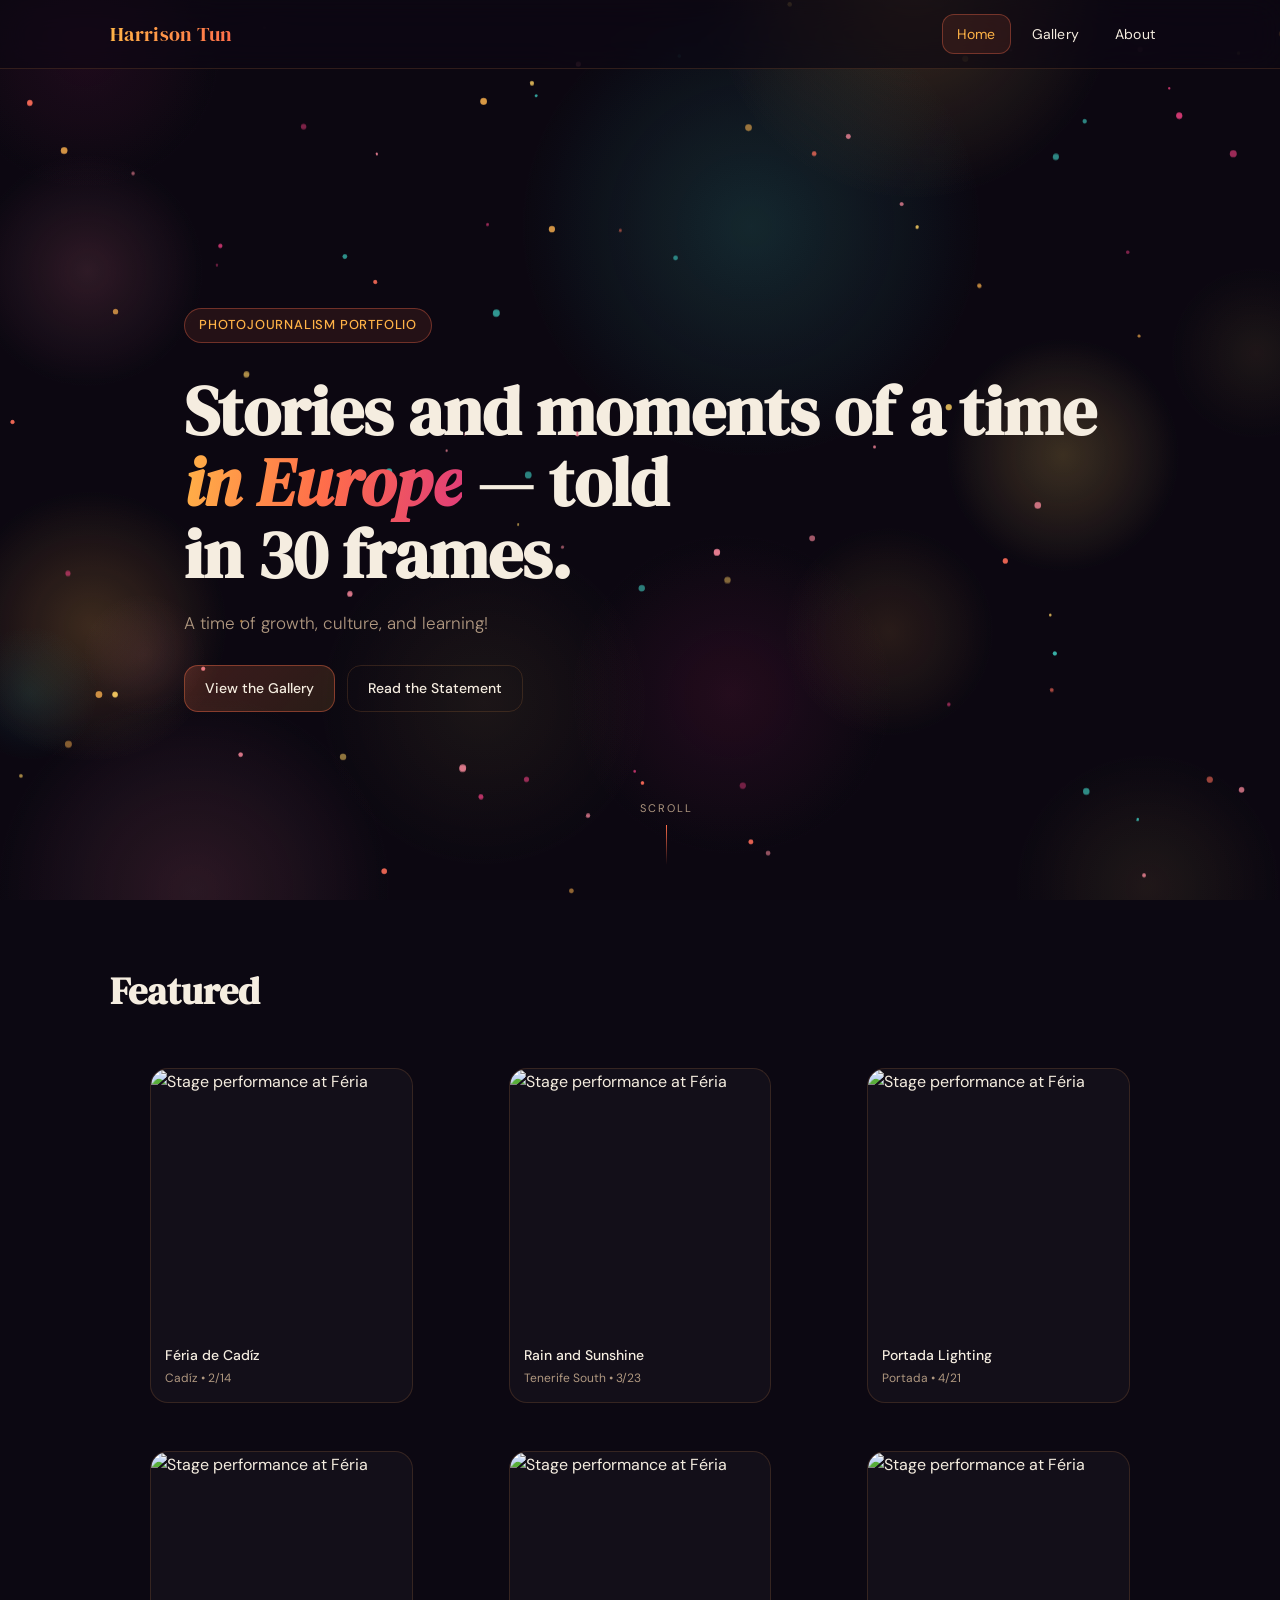
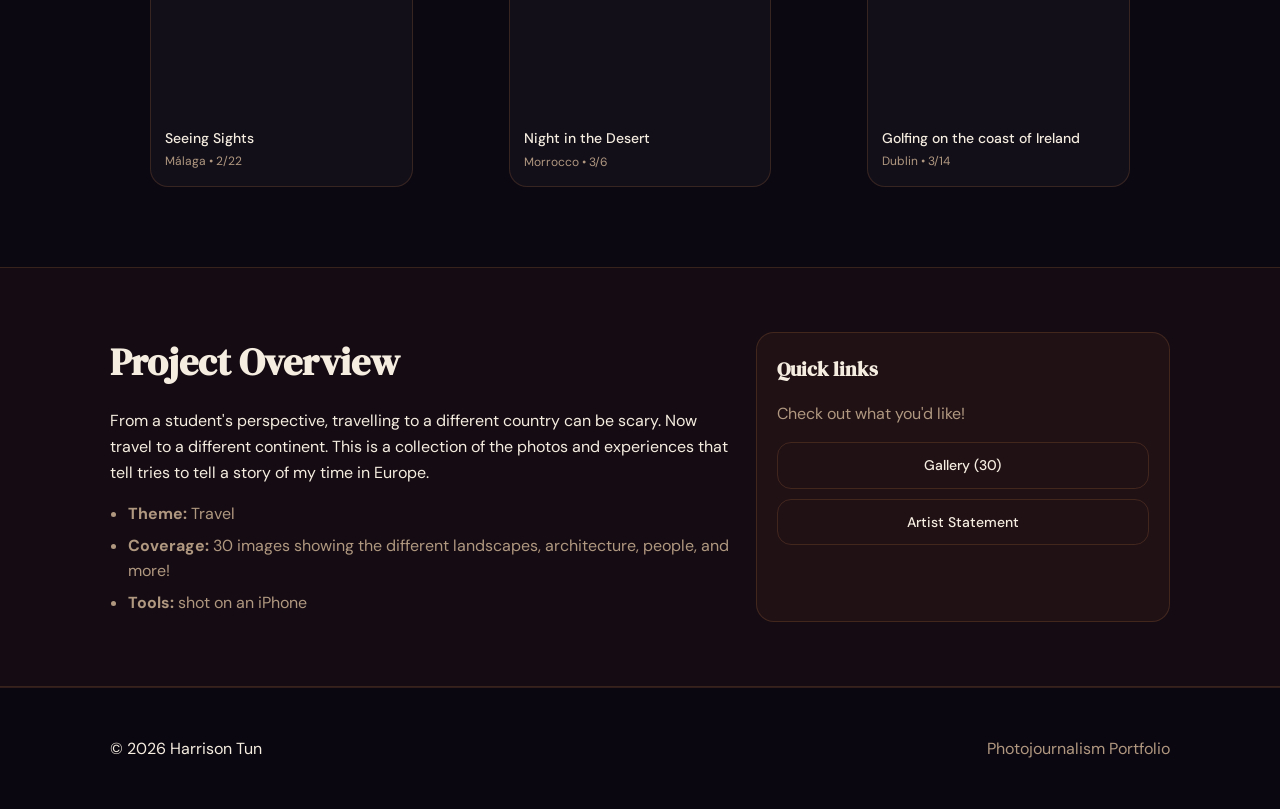
==== index.html @ 732ffb74 "Initial commit" ====
<!doctype html>
<html lang="en">
  <head>
    <meta charset="UTF-8" />
    <meta name="viewport" content="width=device-width, initial-scale=1.0" />
    <title>Photojournalism Portfolio</title>
    <link rel="stylesheet" href="style.css" />
    <link rel="preconnect" href="https://fonts.googleapis.com">
    <link href="https://fonts.googleapis.com/css2?family=DM+Serif+Display:ital@0;1&family=DM+Sans:wght@300;400;500&display=swap" rel="stylesheet">
  </head>
  <body>

    <canvas id="bg-canvas"></canvas>

    <header class="site-header">
      <nav class="nav" aria-label="Primary">
        <a class="brand" href="index.html">Harrison Tun</a>

        <button class="nav-toggle" aria-expanded="false" aria-controls="navLinks">
          Menu
        </button>

        <div id="navLinks" class="nav-links">
          <a class="active" href="index.html">Home</a>
          <a href="gallery.html">Gallery</a>
          <a href="about.html">About</a>
        </div>
      </nav>
    </header>

    <main id="main">
      <section class="hero">
        <div class="hero-inner">
          <p class="kicker">Photojournalism Portfolio</p>
          <h1>Stories and moments of a time<br><em>in Europe</em> — told<br>in 30 frames.</h1>
          <p class="lead">
            A time of growth, culture, and learning!
          </p>
          <div class="hero-actions">
            <a class="btn" href="gallery.html">View the Gallery</a>
            <a class="btn btn-ghost" href="about.html">Read the Statement</a>
          </div>
        </div>
        <div class="hero-scroll-hint">
          <span>Scroll</span>
          <div class="scroll-line"></div>
        </div>
      </section>

      <section class="section">
        <div class="container">
          <div class="section-header">
            <h2>Featured</h2>
          </div>

          <div class="featured-grid">
            <figure class="card">
              <img class="featured-img" src="photos/mitch.jpg" alt="Stage performance at Féria">
              <figcaption>
                <strong>Féria de Cadíz</strong>
                <span class="muted">Cadíz • 2/14</span>
              </figcaption>
            </figure>

            <figure class="card">
              <img class="featured-img" src="photos/rainbow.JPG" alt="Stage performance at Féria">
              <figcaption>
                <strong>Rain and Sunshine</strong>
                <span class="muted">Tenerife South • 3/23</span>
              </figcaption>
            </figure>

            <figure class="card">
              <img class="featured-img" src="photos/grafiti.jpg" alt="Stage performance at Féria">
              <figcaption>
                <strong>Portada Lighting</strong>
                <span class="muted">Portada • 4/21</span>
              </figcaption>
            </figure>

            <figure class="card">
              <img class="featured-img" src="photos/Mountain.jpg" alt="Stage performance at Féria">
              <figcaption>
                <strong>Seeing Sights</strong>
                <span class="muted">Málaga • 2/22</span>
              </figcaption>
            </figure>

            <figure class="card">
              <img class="featured-img" src="photos/morrocco2.jpg" alt="Stage performance at Féria">
              <figcaption>
                <strong>Night in the Desert</strong>
                <span class="muted">Morrocco • 3/6</span>
              </figcaption>
            </figure>

            <figure class="card">
              <img class="featured-img" src="photos/golf.jpg" alt="Stage performance at Féria">
              <figcaption>
                <strong>Golfing on the coast of Ireland</strong>
                <span class="muted">Dublin • 3/14</span>
              </figcaption>
            </figure>
          </div>
        </div>
      </section>

      <section class="section section-alt">
        <div class="container two-col">
          <div>
            <h2>Project Overview</h2>
            <p>
              From a student's perspective, travelling to a different country can be scary. Now travel to a different continent. This is a collection of the photos and experiences that tell tries to tell a story of my time in Europe.
            </p>
            <ul class="bullets">
              <li><strong>Theme:</strong> Travel</li>
              <li><strong>Coverage:</strong> 30 images showing the different landscapes, architecture, people, and more!</li>
              <li><strong>Tools:</strong> shot on an iPhone</li>
            </ul>
          </div>

          <div class="callout">
            <h3>Quick links</h3>
            <p class="muted">Check out what you'd like!</p>
            <div class="stack">
              <a class="btn btn-ghost" href="gallery.html">Gallery (30)</a>
              <a class="btn btn-ghost" href="about.html">Artist Statement</a>
            </div>
          </div>
        </div>
      </section>
    </main>

    <footer class="site-footer">
      <div class="container footer-inner">
        <span>© <span id="year"></span> Harrison Tun</span>
        <span class="muted">Photojournalism Portfolio</span>
      </div>
    </footer>

    <script>
      document.getElementById("year").textContent = new Date().getFullYear();

      const toggle = document.querySelector(".nav-toggle");
      const links = document.getElementById("navLinks");
      toggle?.addEventListener("click", () => {
        const expanded = toggle.getAttribute("aria-expanded") === "true";
        toggle.setAttribute("aria-expanded", String(!expanded));
        links.classList.toggle("open");
      });
    // </script>
    <script src="background.js"></script>
  </body>
</html>
---- style.css ----
/* -------- Base -------- */
@import url('https://fonts.googleapis.com/css2?family=DM+Serif+Display:ital@0;1&family=DM+Sans:opsz,wght@9..40,300;9..40,400;9..40,500&display=swap');

:root {
  --bg:       #0c0812;
  --panel:    #16101f;
  --text:     #f5ede0;
  --muted:    #b09880;
  --accent:   #ff6e4a;
  --accent2:  #ffb347;
  --teal:     #3ec4b8;
  --rose:     #e03c78;
  --line:     rgba(255, 160, 80, 0.15);
  --btn:      rgba(255, 150, 80, 0.12);
  --btn-hover:rgba(255, 150, 80, 0.22);
  --max:      1100px;
  --radius:   18px;
  --serif:    'DM Serif Display', Georgia, serif;
  --sans:     'DM Sans', ui-sans-serif, system-ui, sans-serif;
}

* { box-sizing: border-box; }
html, body { height: 100%; }

body {
  margin: 0;
  font-family: var(--sans);
  background: var(--bg);
  color: var(--text);
  line-height: 1.6;
}

/* Fixed canvas behind everything */
#bg-canvas {
  position: fixed;
  inset: 0;
  z-index: 0;
  pointer-events: none;
}

/* All page content sits above canvas */
.site-header, main, .site-footer {
  position: relative;
  z-index: 1;
}

a { color: inherit; text-decoration: none; }

.container { max-width: var(--max); margin: 0 auto; padding: 0 20px; }
.narrow    { max-width: 760px; }

.muted   { color: var(--muted); }
.section { padding: 64px 0; }
.section-alt {
  background: rgba(255, 120, 60, 0.04);
  border-top:    1px solid var(--line);
  border-bottom: 1px solid var(--line);
}
.section-header { display: grid; gap: 6px; margin-bottom: 22px; }

/* -------- Nav -------- */
.site-header {
  position: sticky;
  top: 0;
  z-index: 20;
  backdrop-filter: blur(16px) saturate(1.4);
  -webkit-backdrop-filter: blur(16px) saturate(1.4);
  background: rgba(12, 8, 18, 0.68);
  border-bottom: 1px solid var(--line);
}

.nav {
  max-width: var(--max);
  margin: 0 auto;
  padding: 14px 20px;
  display: flex;
  align-items: center;
  justify-content: space-between;
  gap: 14px;
}

.brand {
  font-family: var(--serif);
  font-size: 20px;
  letter-spacing: 0.3px;
  background: linear-gradient(90deg, var(--accent2), var(--accent));
  -webkit-background-clip: text;
  -webkit-text-fill-color: transparent;
  background-clip: text;
}

.nav-links {
  display: flex;
  align-items: center;
  gap: 6px;
}
.nav-links a {
  padding: 8px 14px;
  border-radius: 12px;
  border: 1px solid transparent;
  font-size: 14px;
  font-weight: 400;
  letter-spacing: 0.2px;
  transition: background 0.2s, border-color 0.2s;
}
.nav-links a:hover  { border-color: var(--line); background: rgba(255,120,60,0.07); }
.nav-links a.active {
  border-color: rgba(255, 110, 74, 0.35);
  background: rgba(255, 110, 74, 0.10);
  color: var(--accent2);
}

.nav-toggle {
  display: none;
  background: transparent;
  border: 1px solid var(--line);
  color: var(--text);
  padding: 8px 12px;
  border-radius: 12px;
  cursor: pointer;
}

@media (max-width: 720px) {
  .nav-toggle { display: inline-flex; }
  .nav-links {
    display: none;
    position: absolute;
    right: 18px;
    top: 60px;
    flex-direction: column;
    align-items: stretch;
    min-width: 180px;
    background: rgba(22, 16, 31, 0.98);
    border: 1px solid var(--line);
    border-radius: 14px;
    padding: 8px;
  }
  .nav-links.open { display: flex; }
}

/* -------- Hero -------- */
.hero {
  min-height: 92vh;
  display: flex;
  flex-direction: column;
  justify-content: center;
  padding: 80px 0 40px;
  position: relative;
}

.hero-inner {
  max-width: var(--max);
  margin: 0 auto;
  padding: 0 20px;
  display: grid;
  gap: 20px;
  animation: fadeUp 0.9s cubic-bezier(0.22, 1, 0.36, 1) both;
}

@keyframes fadeUp {
  from { opacity: 0; transform: translateY(28px); }
  to   { opacity: 1; transform: translateY(0); }
}

.kicker {
  width: fit-content;
  padding: 6px 14px;
  border: 1px solid rgba(255, 110, 74, 0.35);
  border-radius: 999px;
  background: rgba(255, 110, 74, 0.10);
  color: var(--accent2);
  font-size: 13px;
  letter-spacing: 0.8px;
  text-transform: uppercase;
  font-weight: 500;
}

h1 {
  font-family: var(--serif);
  font-size: clamp(36px, 5.5vw, 68px);
  line-height: 1.05;
  margin: 0;
  color: var(--text);
}
h1 em {
  font-style: italic;
  background: linear-gradient(100deg, var(--accent2) 0%, var(--accent) 50%, var(--rose) 100%);
  -webkit-background-clip: text;
  -webkit-text-fill-color: transparent;
  background-clip: text;
}

h2 {
  font-family: var(--serif);
  font-size: clamp(24px, 3vw, 38px);
  margin: 0 0 8px;
  color: var(--text);
}

h3 {
  font-family: var(--serif);
  font-size: 20px;
  margin: 0 0 6px;
}

.lead {
  max-width: 56ch;
  margin: 0;
  color: var(--muted);
  font-size: 17px;
  font-weight: 300;
}

.hero-actions {
  display: flex;
  gap: 12px;
  flex-wrap: wrap;
  margin-top: 8px;
}

/* Scroll hint */
.hero-scroll-hint {
  position: absolute;
  bottom: 32px;
  left: 50%;
  transform: translateX(-50%);
  display: flex;
  flex-direction: column;
  align-items: center;
  gap: 8px;
  opacity: 0.4;
  animation: fadeUp 1.4s 0.6s cubic-bezier(0.22,1,0.36,1) both;
}
.hero-scroll-hint span {
  font-size: 11px;
  letter-spacing: 2px;
  text-transform: uppercase;
  color: var(--muted);
}
.scroll-line {
  width: 1px;
  height: 40px;
  background: linear-gradient(to bottom, var(--accent), transparent);
  animation: scrollPulse 1.8s ease-in-out infinite;
}
@keyframes scrollPulse {
  0%, 100% { transform: scaleY(1); opacity: 0.4; }
  50%       { transform: scaleY(1.2); opacity: 0.9; }
}

/* -------- Buttons -------- */
.btn {
  display: inline-flex;
  align-items: center;
  justify-content: center;
  padding: 11px 20px;
  border-radius: 14px;
  border: 1px solid rgba(255, 110, 74, 0.4);
  background: linear-gradient(135deg, rgba(255,110,74,0.2), rgba(255,179,71,0.12));
  color: var(--text);
  font-family: var(--sans);
  font-size: 14px;
  font-weight: 500;
  transition: background 0.2s, transform 0.15s, box-shadow 0.2s;
}
.btn:hover {
  background: linear-gradient(135deg, rgba(255,110,74,0.35), rgba(255,179,71,0.22));
  transform: translateY(-1px);
  box-shadow: 0 4px 20px rgba(255,110,74,0.2);
}
.btn-ghost {
  background: transparent;
  border-color: var(--line);
}
.btn-ghost:hover {
  background: rgba(255,150,80,0.08);
  box-shadow: none;
}

/* -------- Cards -------- */
.card {
  border: 1px solid var(--line);
  border-radius: var(--radius);
  background: rgba(255,255,255,0.03);
  transition: transform 0.3s, box-shadow 0.3s, border-color 0.3s;
  overflow: hidden;
}
.card figcaption {
  padding: 14px;
  display: grid;
  gap: 3px;
}
.card figcaption strong {
  font-size: 14px;
  font-weight: 500;
}
.card figcaption .muted {
  font-size: 12px;
}

.featured-grid {
  display: grid;
  grid-template-columns: repeat(3, minmax(0, 1fr));
  gap: 16px;
}
.featured-img {
  width: 100%;
  aspect-ratio: 1 / 1;
  object-fit: cover;
  display: block;
}
.featured-grid .card:hover {
  transform: translateY(-6px);
  box-shadow: 0 12px 40px rgba(255, 100, 60, 0.18);
  border-color: rgba(255, 110, 74, 0.35);
}
@media (max-width: 900px) { .featured-grid { grid-template-columns: repeat(2, minmax(0, 1fr)); } }
@media (max-width: 560px) { .featured-grid { grid-template-columns: 1fr; } }

.img-ph {
  height: 200px;
  display: grid;
  place-items: center;
  color: rgba(245, 237, 224, 0.25);
  font-size: 13px;
  letter-spacing: 1px;
  background: linear-gradient(135deg,
    rgba(255,110,74,0.06),
    rgba(62,196,184,0.06)
  );
}

/* -------- Two-col layout -------- */
.two-col {
  display: grid;
  grid-template-columns: 1.5fr 1fr;
  gap: 24px;
}
@media (max-width: 900px) { .two-col { grid-template-columns: 1fr; } }

.callout {
  border: 1px solid var(--line);
  border-radius: var(--radius);
  background: rgba(255, 110, 74, 0.05);
  padding: 20px;
}
.stack { display: grid; gap: 10px; margin-top: 14px; }

.bullets { margin: 14px 0 0; padding-left: 18px; color: var(--muted); }
.bullets li { margin-bottom: 6px; }

/* -------- Gallery -------- */
/* -------- Improved 30-photo Gallery -------- */

.gallery-hero {
  padding-bottom: 24px;
}

.gallery-title-row {
  display: grid;
  grid-template-columns: 1fr auto;
  gap: 24px;
  align-items: end;
  margin-top: 16px;
}

.gallery-count-card {
  min-width: 140px;
  border: 1px solid var(--line);
  border-radius: var(--radius);
  background: rgba(255, 110, 74, 0.07);
  padding: 18px;
  text-align: center;
}

.gallery-count-card span {
  display: block;
  font-family: var(--serif);
  font-size: 48px;
  line-height: 1;
  color: var(--accent2);
}

.gallery-count-card p {
  margin: 6px 0 0;
  color: var(--muted);
  font-size: 13px;
  text-transform: uppercase;
  letter-spacing: 1px;
}

.gallery-section {
  padding-top: 28px;
}

.gallery-grid-30 {
  display: grid;
  grid-template-columns: repeat(4, minmax(0, 1fr));
  grid-auto-flow: dense;
  gap: 16px;
}

.gallery-card {
  position: relative;
  min-height: 260px;
  margin: 0;
  overflow: hidden;
  border: 1px solid var(--line);
  border-radius: var(--radius);
  background: rgba(255, 255, 255, 0.035);
  box-shadow: 0 10px 30px rgba(0,0,0,0.18);
  transition: transform 0.25s, border-color 0.25s, box-shadow 0.25s;
}

.gallery-card:hover {
  transform: translateY(-5px);
  border-color: rgba(255, 110, 74, 0.38);
  box-shadow: 0 16px 44px rgba(255, 100, 60, 0.16);
}

.gallery-card img {
  width: 100%;
  height: 100%;
  min-height: 260px;
  object-fit: cover;
  display: block;
  transform: scale(1.01);
  transition: transform 0.3s, filter 0.3s;
}

.gallery-card:hover img {
  transform: scale(1.06);
  filter: brightness(1.08);
}

.gallery-card figcaption {
  position: absolute;
  left: 0;
  right: 0;
  bottom: 0;
  display: grid;
  gap: 4px;
  padding: 42px 16px 16px;
  background: linear-gradient(to top, rgba(0,0,0,0.82), rgba(0,0,0,0));
}

.gallery-card figcaption strong {
  color: var(--text);
  font-size: 14px;
  font-weight: 500;
}

.gallery-card figcaption span {
  color: rgba(245, 237, 224, 0.72);
  font-size: 12px;
  line-height: 1.35;
}

.gallery-card.large {
  grid-column: span 2;
  grid-row: span 2;
  min-height: 536px;
}

.gallery-card.large img {
  min-height: 536px;
}

.gallery-card.wide {
  grid-column: span 2;
}

.gallery-card.tall {
  grid-row: span 2;
  min-height: 536px;
}

.gallery-card.tall img {
  min-height: 536px;
}

@media (max-width: 980px) {
  .gallery-grid-30 {
    grid-template-columns: repeat(3, minmax(0, 1fr));
  }

  .gallery-card.large,
  .gallery-card.wide {
    grid-column: span 2;
  }
}

@media (max-width: 720px) {
  .gallery-title-row {
    grid-template-columns: 1fr;
  }

  .gallery-count-card {
    width: fit-content;
  }

  .gallery-grid-30 {
    grid-template-columns: repeat(2, minmax(0, 1fr));
  }

  .gallery-card.large,
  .gallery-card.wide,
  .gallery-card.tall {
    grid-column: span 1;
    grid-row: span 1;
    min-height: 280px;
  }

  .gallery-card.large img,
  .gallery-card.tall img {
    min-height: 280px;
  }
}

@media (max-width: 480px) {
  .gallery-grid-30 {
    grid-template-columns: 1fr;
  }
}

.gallery-grid {
  display: grid;
  grid-template-columns: repeat(4, minmax(0, 1fr));
  gap: 12px;
}
@media (max-width: 980px) { .gallery-grid { grid-template-columns: repeat(3, minmax(0, 1fr)); } }
@media (max-width: 680px) { .gallery-grid { grid-template-columns: repeat(2, minmax(0, 1fr)); } }
@media (max-width: 420px) { .gallery-grid { grid-template-columns: 1fr; } }

.thumb {
  position: relative;
  border-radius: var(--radius);
  overflow: hidden;
  border: 1px solid var(--line);
  background: rgba(255,255,255,0.03);
  cursor: pointer;
}
.thumb img {
  width: 100%;
  height: 220px;
  object-fit: cover;
  display: block;
  transform: scale(1.01);
}
.thumb:hover img { filter: brightness(1.08); }
.thumb .cap {
  position: absolute;
  left: 0; right: 0; bottom: 0;
  padding: 12px;
  background: linear-gradient(to top, rgba(0,0,0,0.75), rgba(0,0,0,0));
  color: rgba(245, 237, 224, 0.92);
  font-size: 13px;
}

/* -------- Lightbox -------- */
.lightbox {
  position: fixed;
  inset: 0;
  display: none;
  background: rgba(0,0,0,0.82);
  z-index: 50;
  padding: 18px;
}
.lightbox.open { display: grid; place-items: center; }
.lightbox-inner {
  width: min(1100px, 100%);
  display: grid;
  grid-template-columns: auto 1fr auto;
  align-items: center;
  gap: 10px;
}
.lightbox-figure {
  margin: 0;
  border: 1px solid var(--line);
  border-radius: var(--radius);
  overflow: hidden;
  background: rgba(22, 16, 31, 0.92);
}
.lightbox-figure img {
  width: 100%;
  max-height: 78vh;
  object-fit: contain;
  display: block;
}
.lightbox-figure figcaption { padding: 10px 14px; }
.icon-btn {
  border: 1px solid var(--line);
  background: rgba(255,255,255,0.08);
  color: var(--text);
  border-radius: 14px;
  padding: 10px 14px;
  cursor: pointer;
  transition: background 0.2s;
}
.icon-btn:hover { background: rgba(255,255,255,0.14); }
#lbClose { justify-self: end; align-self: start; grid-column: 1 / -1; width: fit-content; }

/* -------- Prose -------- */
.prose h2 { margin-top: 24px; }
.prose p, .prose li { color: var(--muted); }

/* -------- Footer -------- */
.site-footer {
  border-top: 1px solid var(--line);
  padding: 48px 0;
  background: rgba(12, 8, 18, 0.6);
}
.footer-inner {
  display: flex;
  justify-content: space-between;
  gap: 12px;
  flex-wrap: wrap;
}

/* -------- Inputs -------- */
.input {
  width: min(460px, 100%);
  padding: 10px 14px;
  border-radius: 14px;
  border: 1px solid var(--line);
  background: rgba(255,255,255,0.04);
  color: var(--text);
  font-family: var(--sans);
}
.input::placeholder { color: rgba(245, 237, 224, 0.35); }

.toolbar {
  display: flex;
  align-items: center;
  justify-content: space-between;
  gap: 12px;
  flex-wrap: wrap;
  margin: 16px 0 20px;
}

/* -------- Skip link -------- */
.skip-link {
  position: absolute;
  left: -999px;
  top: 8px;
  padding: 8px 12px;
  background: var(--panel);
  border: 1px solid var(--line);
  border-radius: 10px;
}
.skip-link:focus { left: 12px; z-index: 10; }

.pad { padding: 16px; }
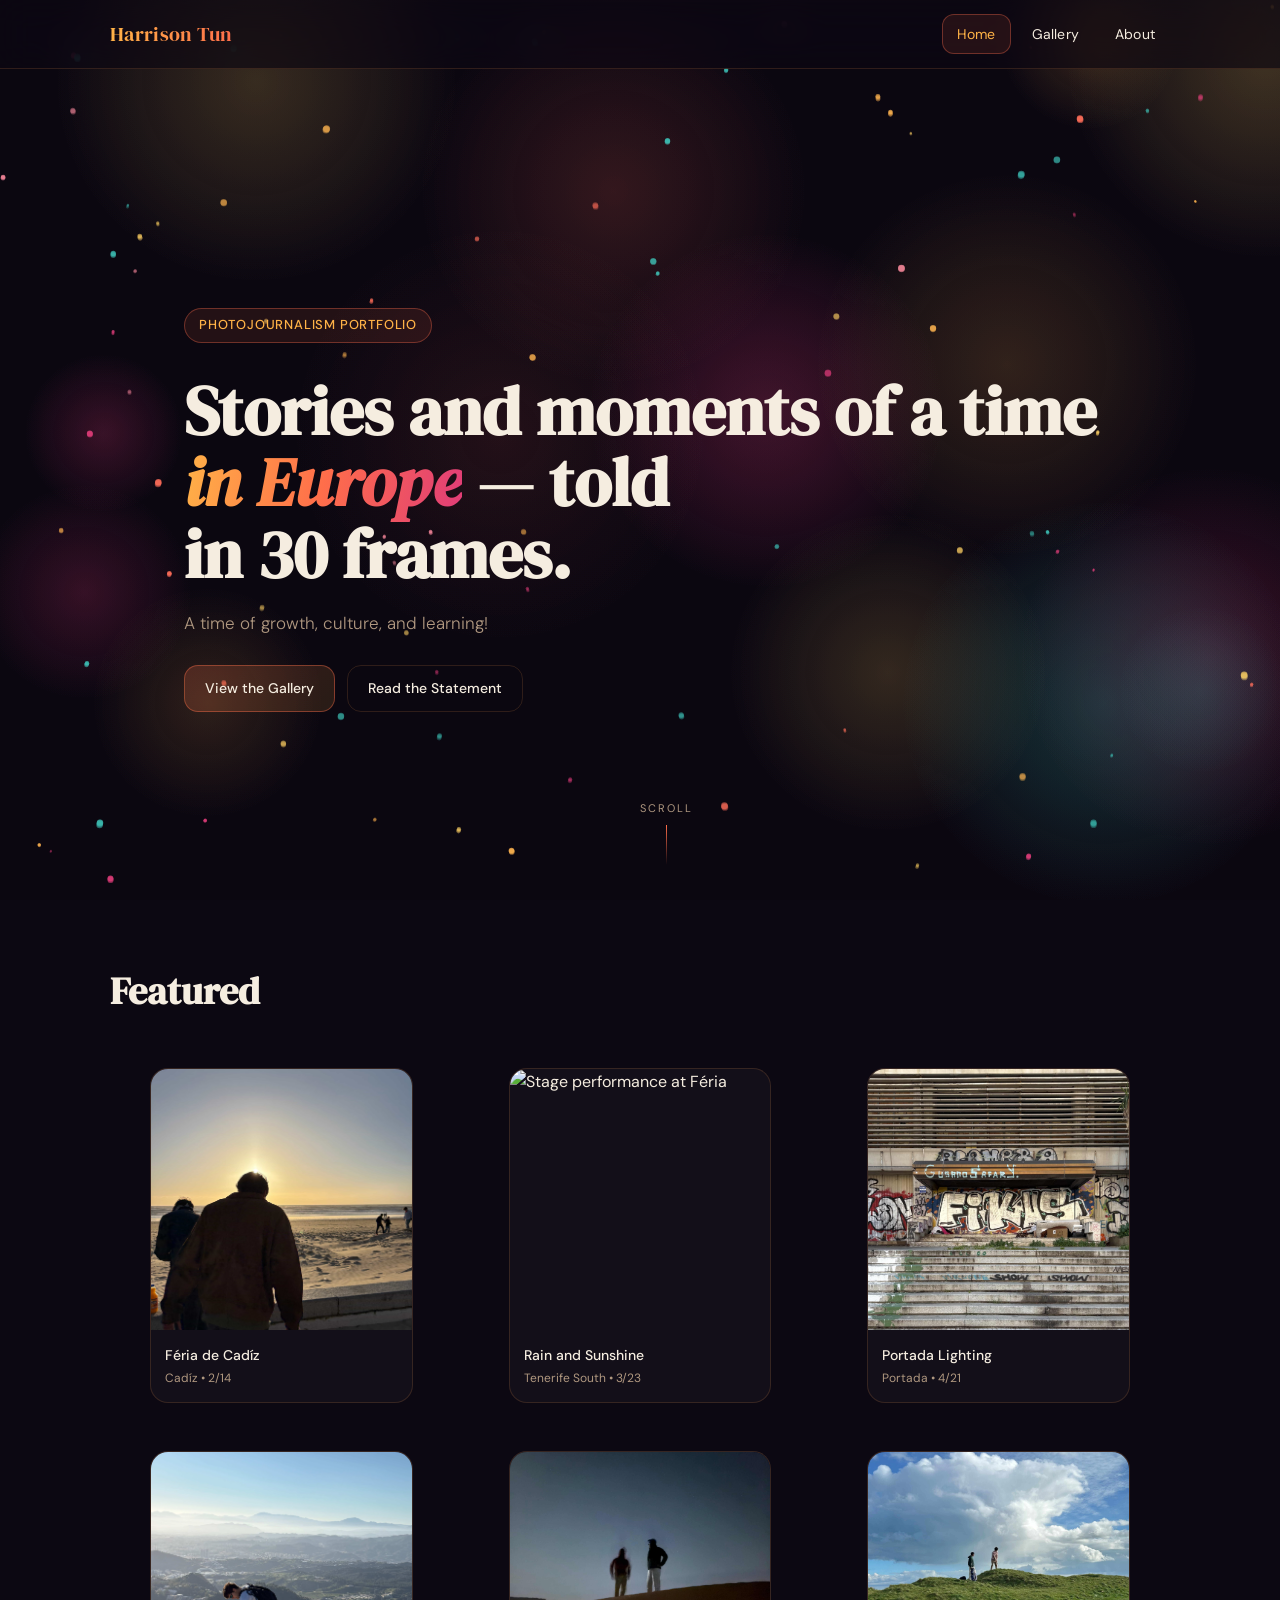
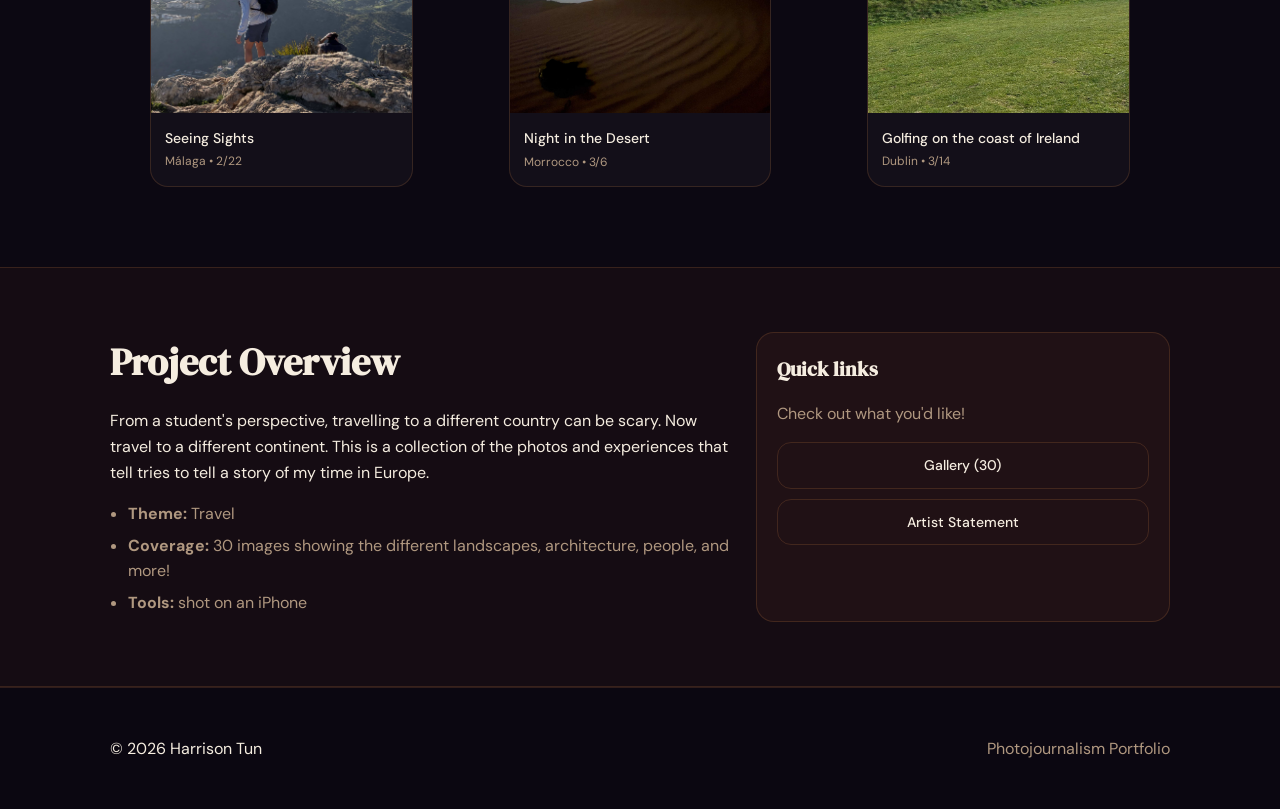
==== commit b3bc5696: "changed to compressed photo album" ====
--- a/index.html
+++ b/index.html
@@ -55,7 +55,7 @@
 
           <div class="featured-grid">
             <figure class="card">
-              <img class="featured-img" src="photos/mitch.jpg" alt="Stage performance at Féria">
+              <img class="featured-img" src="compressed/mitch.jpg" alt="Stage performance at Féria">
               <figcaption>
                 <strong>Féria de Cadíz</strong>
                 <span class="muted">Cadíz • 2/14</span>
@@ -63,7 +63,7 @@
             </figure>
 
             <figure class="card">
-              <img class="featured-img" src="photos/rainbow.JPG" alt="Stage performance at Féria">
+              <img class="featured-img" src="compressed/rainbow.JPG" alt="Stage performance at Féria">
               <figcaption>
                 <strong>Rain and Sunshine</strong>
                 <span class="muted">Tenerife South • 3/23</span>
@@ -71,7 +71,7 @@
             </figure>
 
             <figure class="card">
-              <img class="featured-img" src="photos/grafiti.jpg" alt="Stage performance at Féria">
+              <img class="featured-img" src="compressed/grafiti.jpg" alt="Stage performance at Féria">
               <figcaption>
                 <strong>Portada Lighting</strong>
                 <span class="muted">Portada • 4/21</span>
@@ -79,7 +79,7 @@
             </figure>
 
             <figure class="card">
-              <img class="featured-img" src="photos/Mountain.jpg" alt="Stage performance at Féria">
+              <img class="featured-img" src="compressed/Mountain.jpg" alt="Stage performance at Féria">
               <figcaption>
                 <strong>Seeing Sights</strong>
                 <span class="muted">Málaga • 2/22</span>
@@ -87,7 +87,7 @@
             </figure>
 
             <figure class="card">
-              <img class="featured-img" src="photos/morrocco2.jpg" alt="Stage performance at Féria">
+              <img class="featured-img" src="compressed/morrocco2.jpg" alt="Stage performance at Féria">
               <figcaption>
                 <strong>Night in the Desert</strong>
                 <span class="muted">Morrocco • 3/6</span>
@@ -95,7 +95,7 @@
             </figure>
 
             <figure class="card">
-              <img class="featured-img" src="photos/golf.jpg" alt="Stage performance at Féria">
+              <img class="featured-img" src="compressed/golf.jpg" alt="Stage performance at Féria">
               <figcaption>
                 <strong>Golfing on the coast of Ireland</strong>
                 <span class="muted">Dublin • 3/14</span>
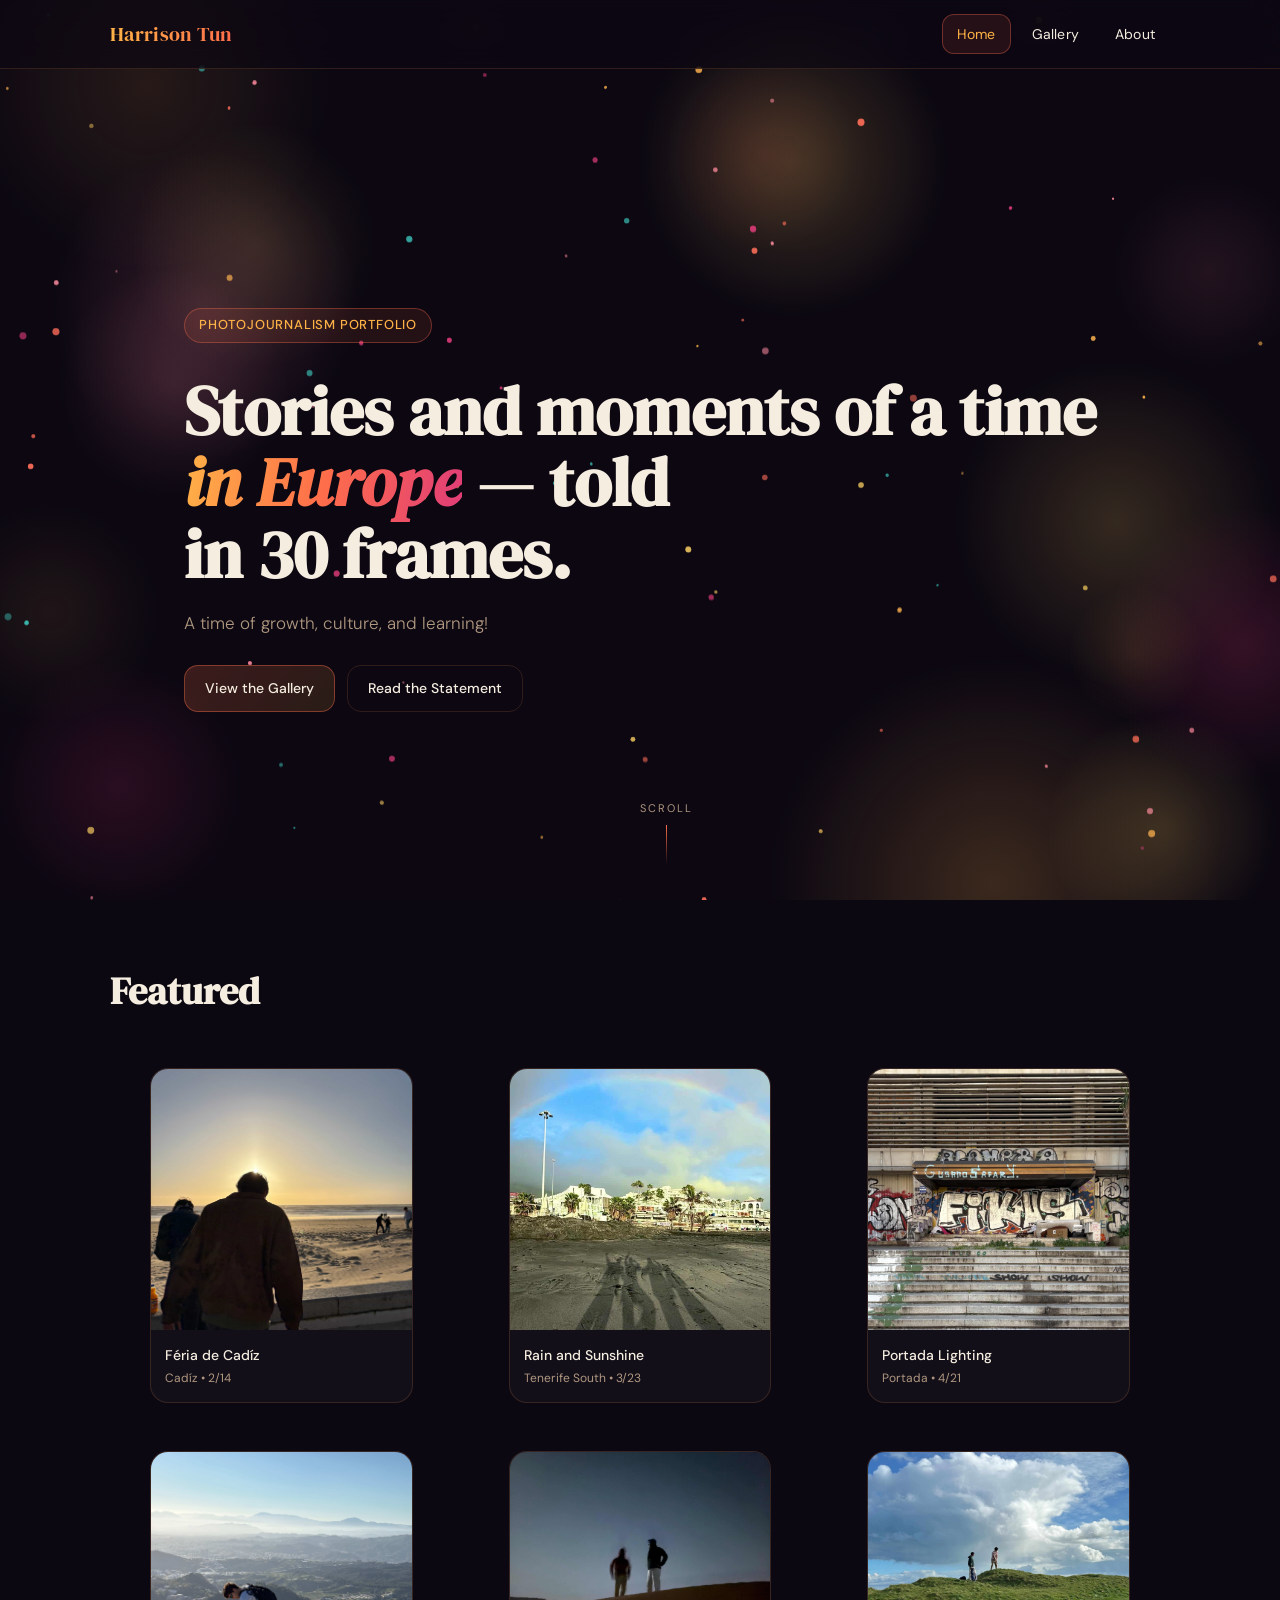
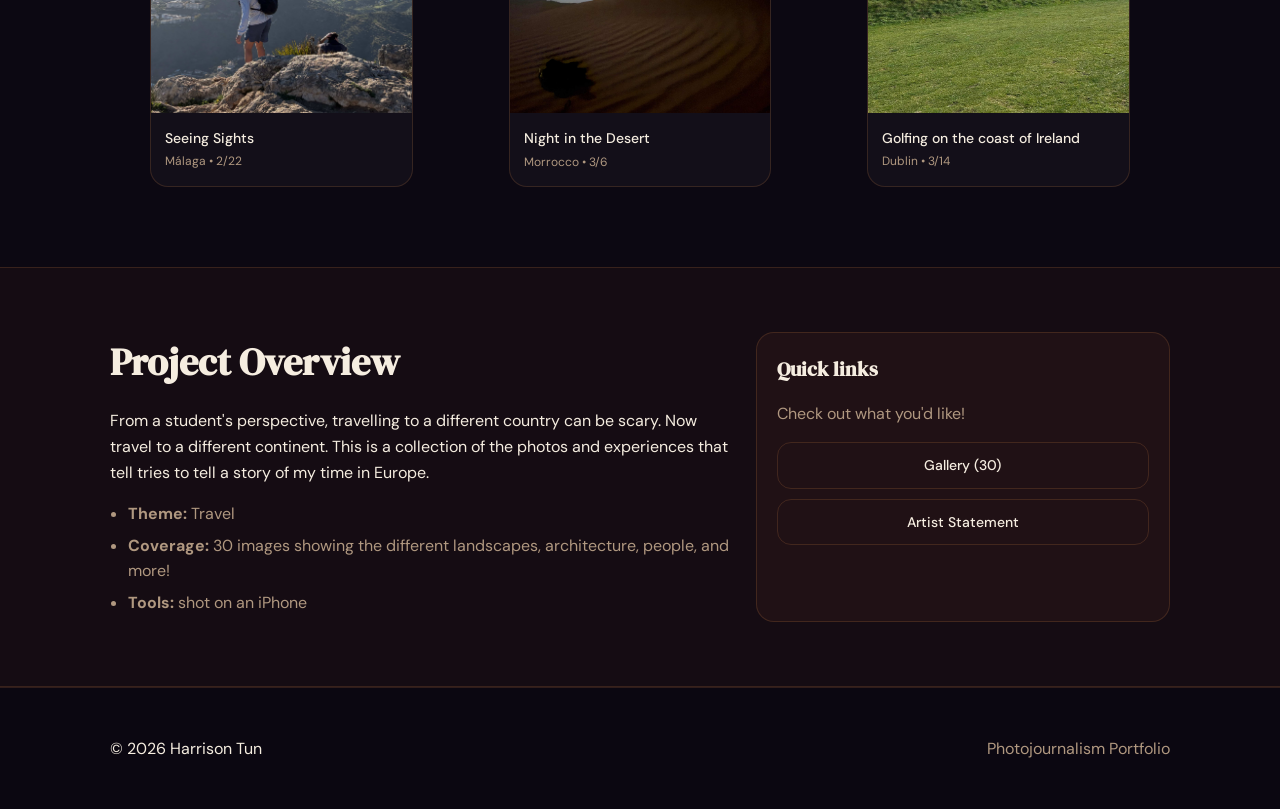
==== commit 731ec044: "hopefully this works" ====
--- a/index.html
+++ b/index.html
@@ -63,7 +63,7 @@
             </figure>
 
             <figure class="card">
-              <img class="featured-img" src="compressed/rainbow.JPG" alt="Stage performance at Féria">
+              <img class="featured-img" src="compressed/rainbow.jpg" alt="Stage performance at Féria">
               <figcaption>
                 <strong>Rain and Sunshine</strong>
                 <span class="muted">Tenerife South • 3/23</span>
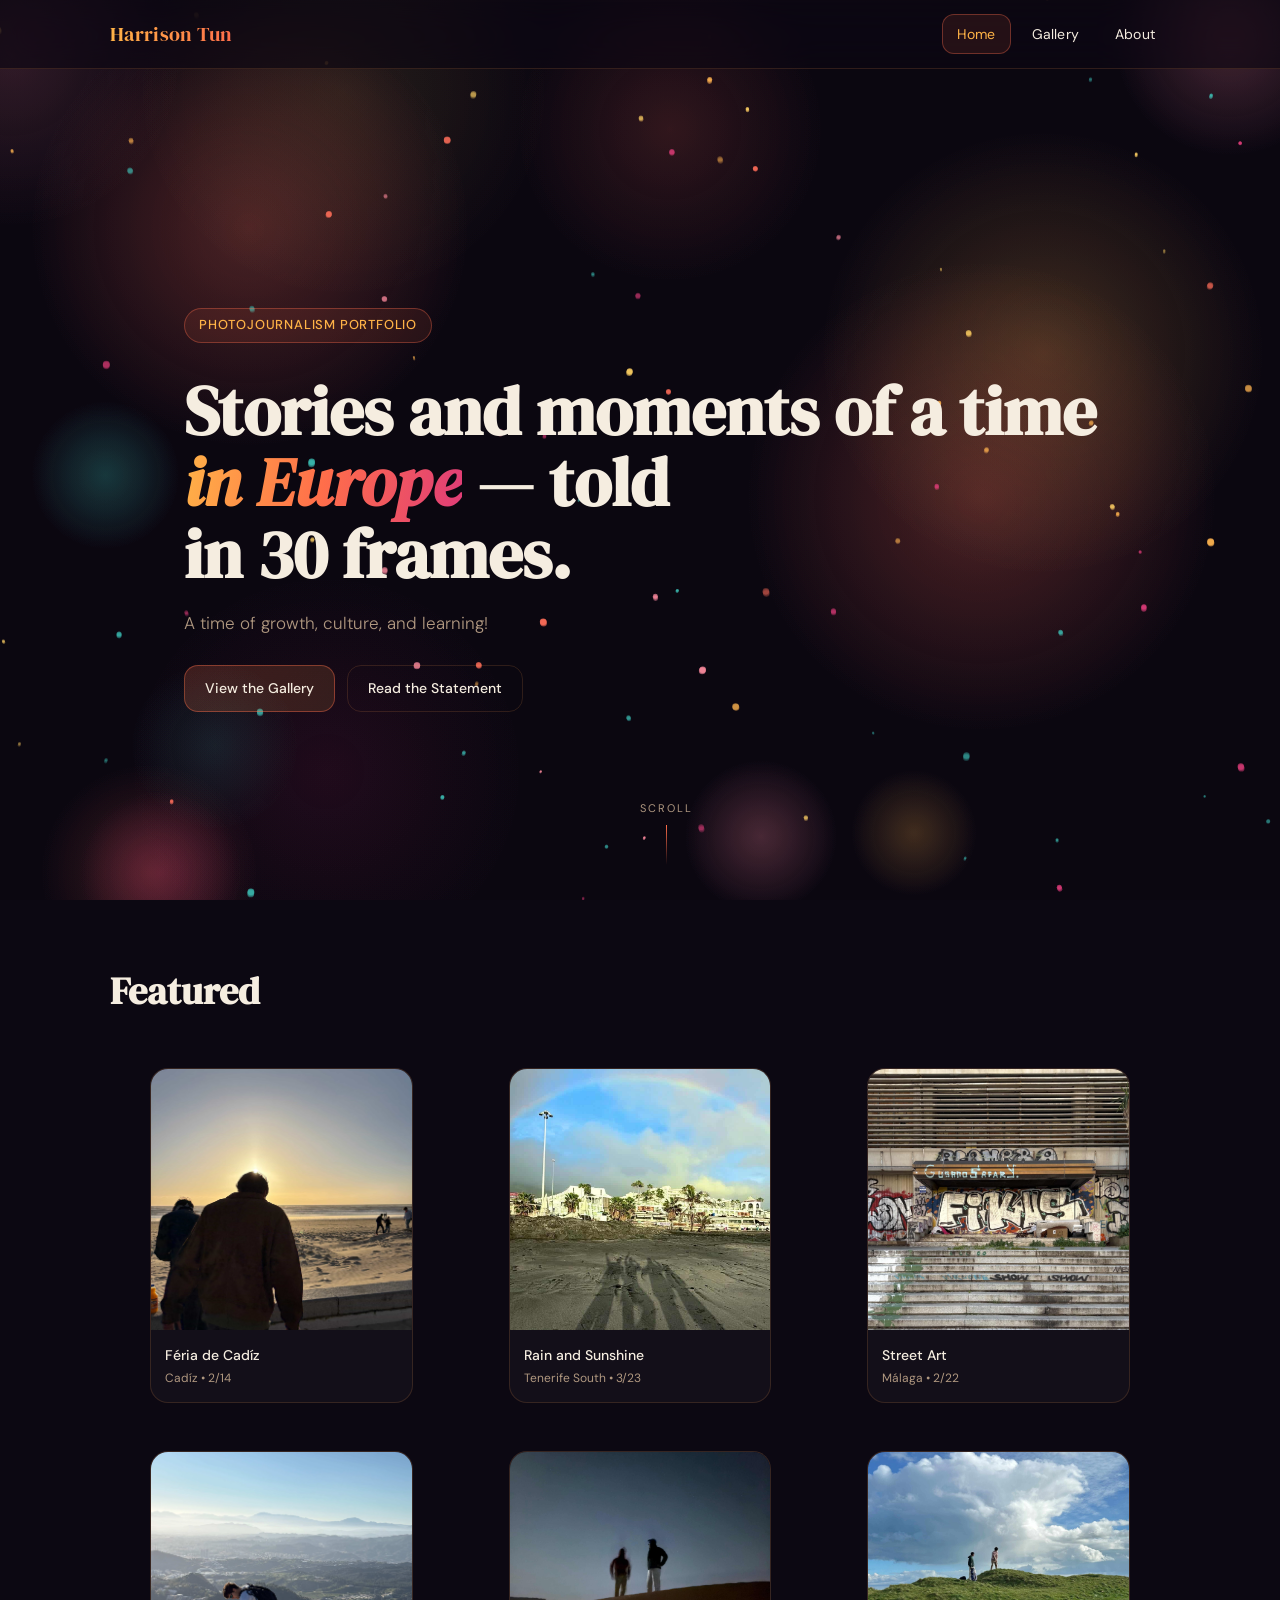
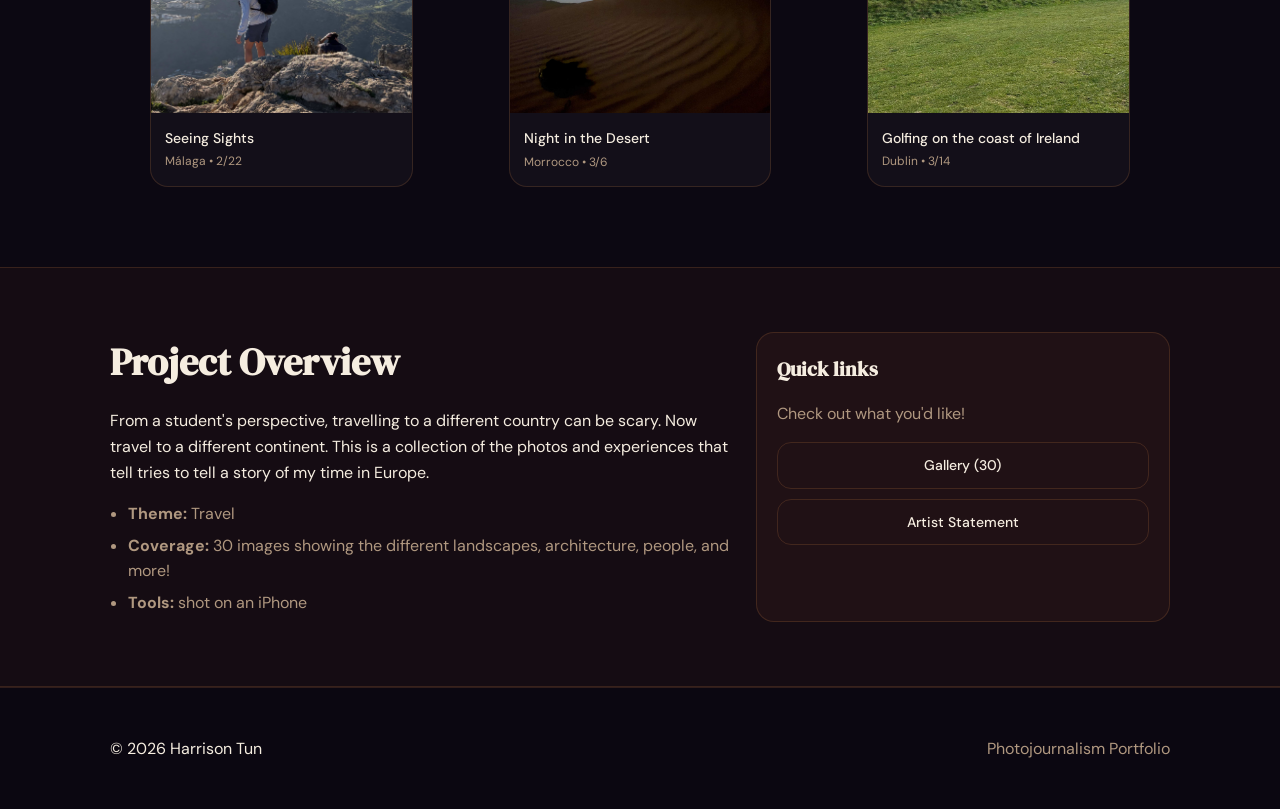
==== commit 54a62a5c: "typo correction" ====
--- a/index.html
+++ b/index.html
@@ -73,8 +73,8 @@
             <figure class="card">
               <img class="featured-img" src="compressed/grafiti.jpg" alt="Stage performance at Féria">
               <figcaption>
-                <strong>Portada Lighting</strong>
-                <span class="muted">Portada • 4/21</span>
+                <strong>Street Art</strong>
+                <span class="muted">Málaga • 2/22</span>
               </figcaption>
             </figure>
 
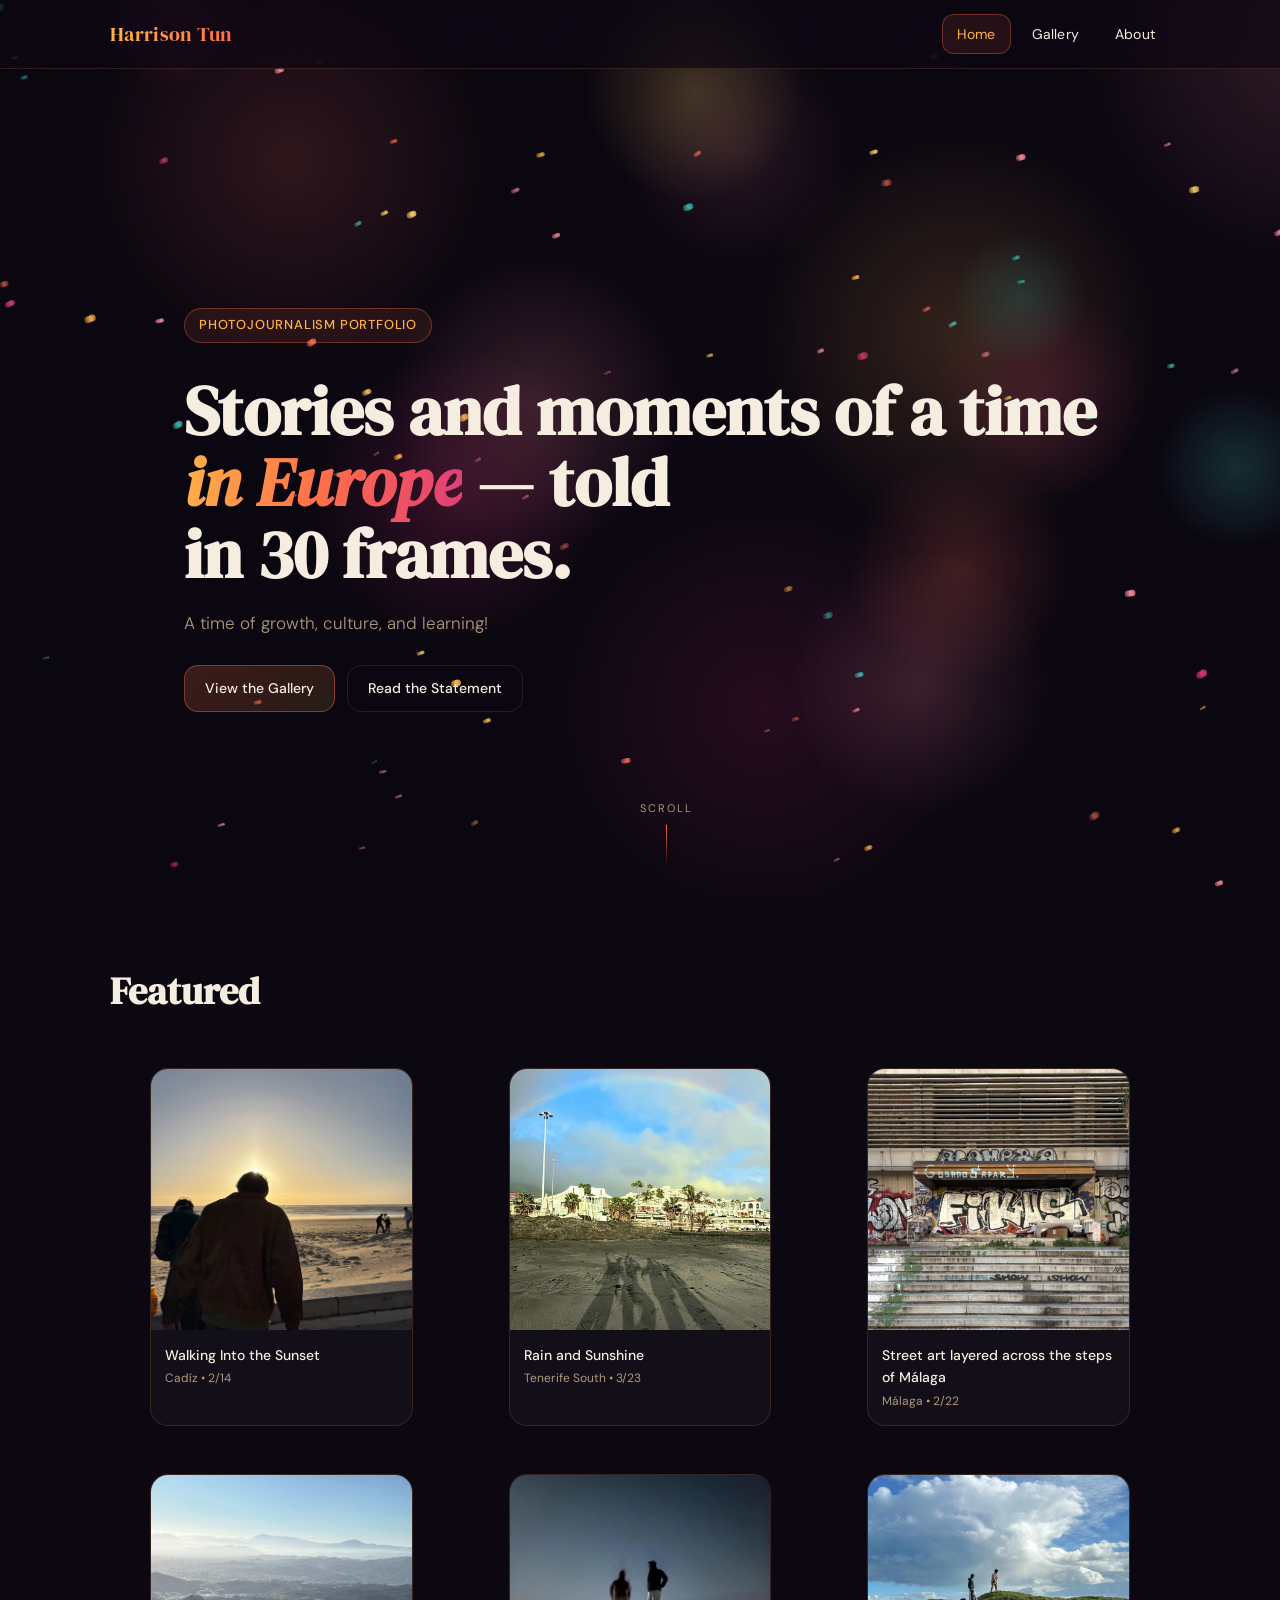
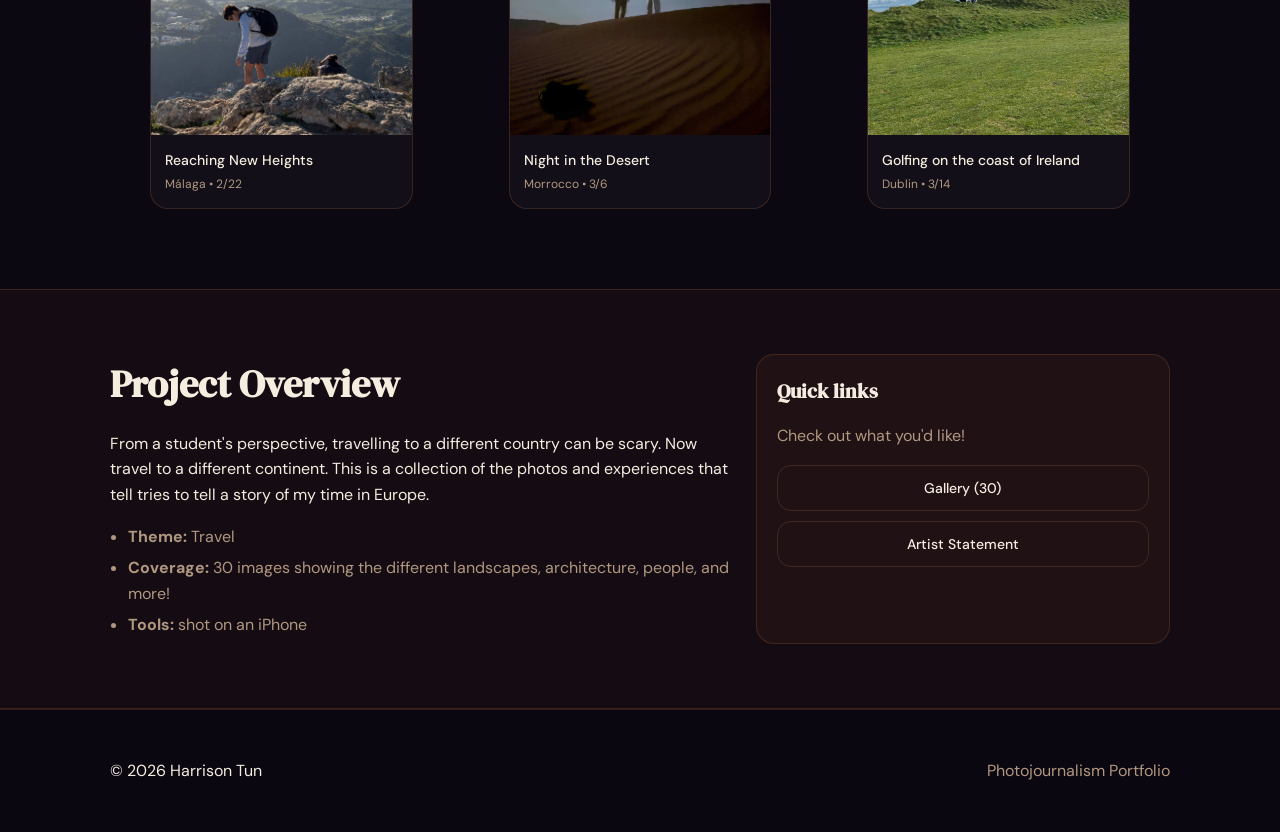
==== commit dea0f437: "final touches" ====
--- a/index.html
+++ b/index.html
@@ -57,7 +57,7 @@
             <figure class="card">
               <img class="featured-img" src="compressed/mitch.jpg" alt="Stage performance at Féria">
               <figcaption>
-                <strong>Féria de Cadíz</strong>
+                <strong>Walking Into the Sunset</strong>
                 <span class="muted">Cadíz • 2/14</span>
               </figcaption>
             </figure>
@@ -73,7 +73,7 @@
             <figure class="card">
               <img class="featured-img" src="compressed/grafiti.jpg" alt="Stage performance at Féria">
               <figcaption>
-                <strong>Street Art</strong>
+                <strong>Street art layered across the steps of Málaga</strong>
                 <span class="muted">Málaga • 2/22</span>
               </figcaption>
             </figure>
@@ -81,7 +81,7 @@
             <figure class="card">
               <img class="featured-img" src="compressed/Mountain.jpg" alt="Stage performance at Féria">
               <figcaption>
-                <strong>Seeing Sights</strong>
+                <strong>Reaching New Heights</strong>
                 <span class="muted">Málaga • 2/22</span>
               </figcaption>
             </figure>
@@ -138,17 +138,105 @@
       </div>
     </footer>
 
+    <!-- Lightbox -->
+    <div class="lightbox" id="lightbox" aria-hidden="true">
+      <div class="lightbox-inner">
+        <button class="icon-btn" id="lbClose" aria-label="Close full image">Close ✕</button>
+
+        <button class="icon-btn" id="lbPrev" aria-label="Previous image">‹</button>
+
+        <figure class="lightbox-figure">
+          <img id="lbImage" src="" alt="">
+          <figcaption id="lbCaption"></figcaption>
+        </figure>
+
+        <button class="icon-btn" id="lbNext" aria-label="Next image">›</button>
+      </div>
+    </div>
+
     <script>
       document.getElementById("year").textContent = new Date().getFullYear();
 
       const toggle = document.querySelector(".nav-toggle");
       const links = document.getElementById("navLinks");
+
       toggle?.addEventListener("click", () => {
         const expanded = toggle.getAttribute("aria-expanded") === "true";
         toggle.setAttribute("aria-expanded", String(!expanded));
         links.classList.toggle("open");
       });
-    // </script>
+
+      const featuredCards = Array.from(document.querySelectorAll(".featured-grid .card"));
+      const lightbox = document.getElementById("lightbox");
+      const lbImage = document.getElementById("lbImage");
+      const lbCaption = document.getElementById("lbCaption");
+      const lbClose = document.getElementById("lbClose");
+      const lbPrev = document.getElementById("lbPrev");
+      const lbNext = document.getElementById("lbNext");
+
+      let currentIndex = 0;
+
+      function openLightbox(index) {
+        const card = featuredCards[index];
+        const img = card.querySelector("img");
+        const caption = card.querySelector("figcaption");
+
+        currentIndex = index;
+        lbImage.src = img.src;
+        lbImage.alt = img.alt;
+        lbCaption.innerHTML = caption ? caption.innerHTML : "";
+
+        lightbox.classList.add("open");
+        lightbox.setAttribute("aria-hidden", "false");
+        document.body.style.overflow = "hidden";
+      }
+
+      function closeLightbox() {
+        lightbox.classList.remove("open");
+        lightbox.setAttribute("aria-hidden", "true");
+        document.body.style.overflow = "";
+      }
+
+      function showNextImage() {
+        currentIndex = (currentIndex + 1) % featuredCards.length;
+        openLightbox(currentIndex);
+      }
+
+      function showPreviousImage() {
+        currentIndex = (currentIndex - 1 + featuredCards.length) % featuredCards.length;
+        openLightbox(currentIndex);
+      }
+
+      featuredCards.forEach((card, index) => {
+        card.style.cursor = "pointer";
+
+        card.addEventListener("click", () => {
+          openLightbox(index);
+        });
+      });
+
+      lbClose.addEventListener("click", closeLightbox);
+      lbNext.addEventListener("click", showNextImage);
+      lbPrev.addEventListener("click", showPreviousImage);
+
+      lightbox.addEventListener("click", (event) => {
+        if (event.target === lightbox) {
+          closeLightbox();
+        }
+      });
+
+      document.addEventListener("keydown", (event) => {
+        if (!lightbox.classList.contains("open")) return;
+
+        if (event.key === "Escape") closeLightbox();
+        if (event.key === "ArrowRight") showNextImage();
+        if (event.key === "ArrowLeft") showPreviousImage();
+      });
+    </script>
+
+    <script src="background.js"></script>
+  </body>
+</html>
     <script src="background.js"></script>
   </body>
 </html>
